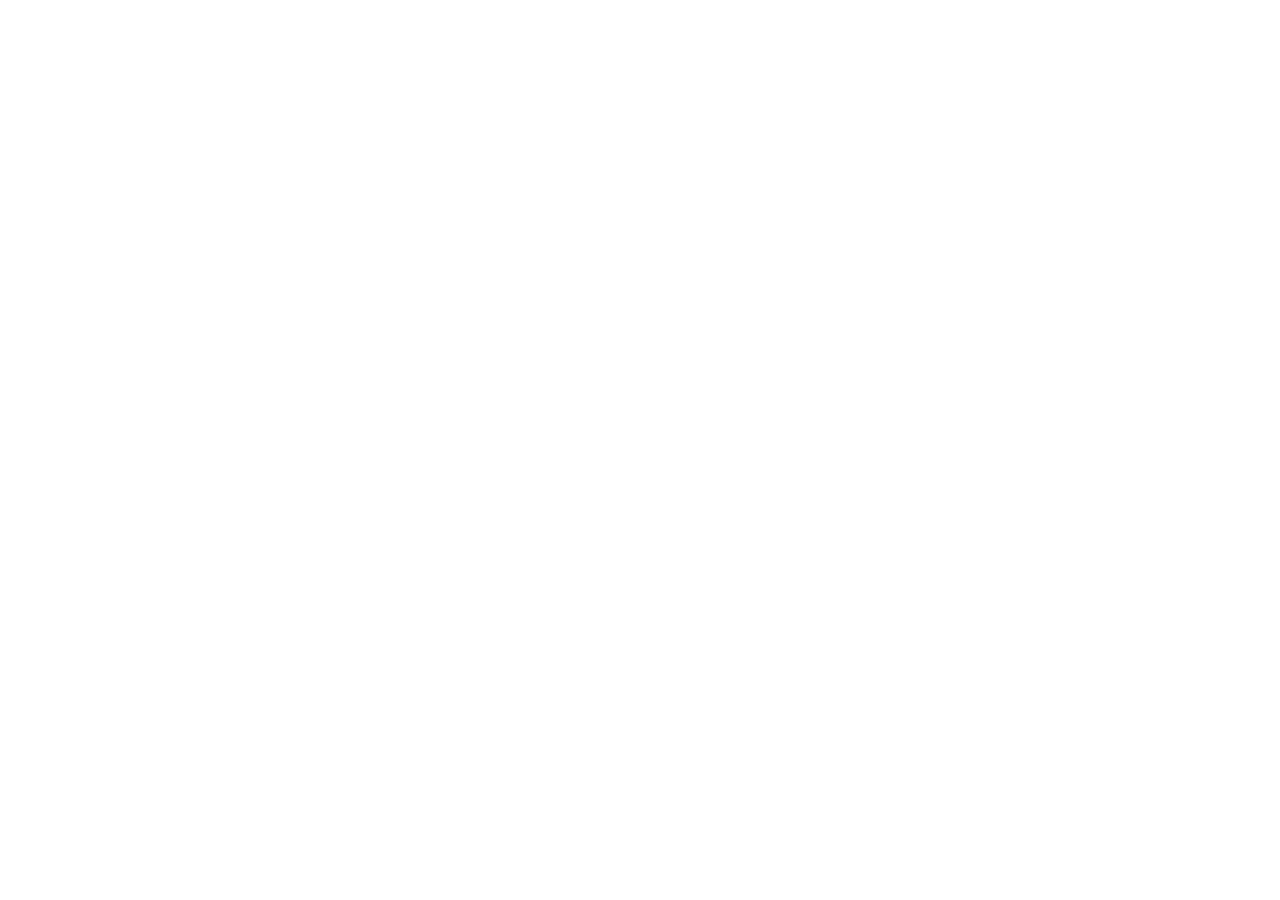
==== hvad-er.html @ d272c6b8 "add hvad-er page" ====
<!doctype html>
<html lang="en">
  <head>
    <meta charset="UTF-8" />
    <meta name="viewport" content="width=device-width, initial-scale=1.0" />
    <title>Hvad er GutHealth?</title>
  </head>
  <body></body>
</html>
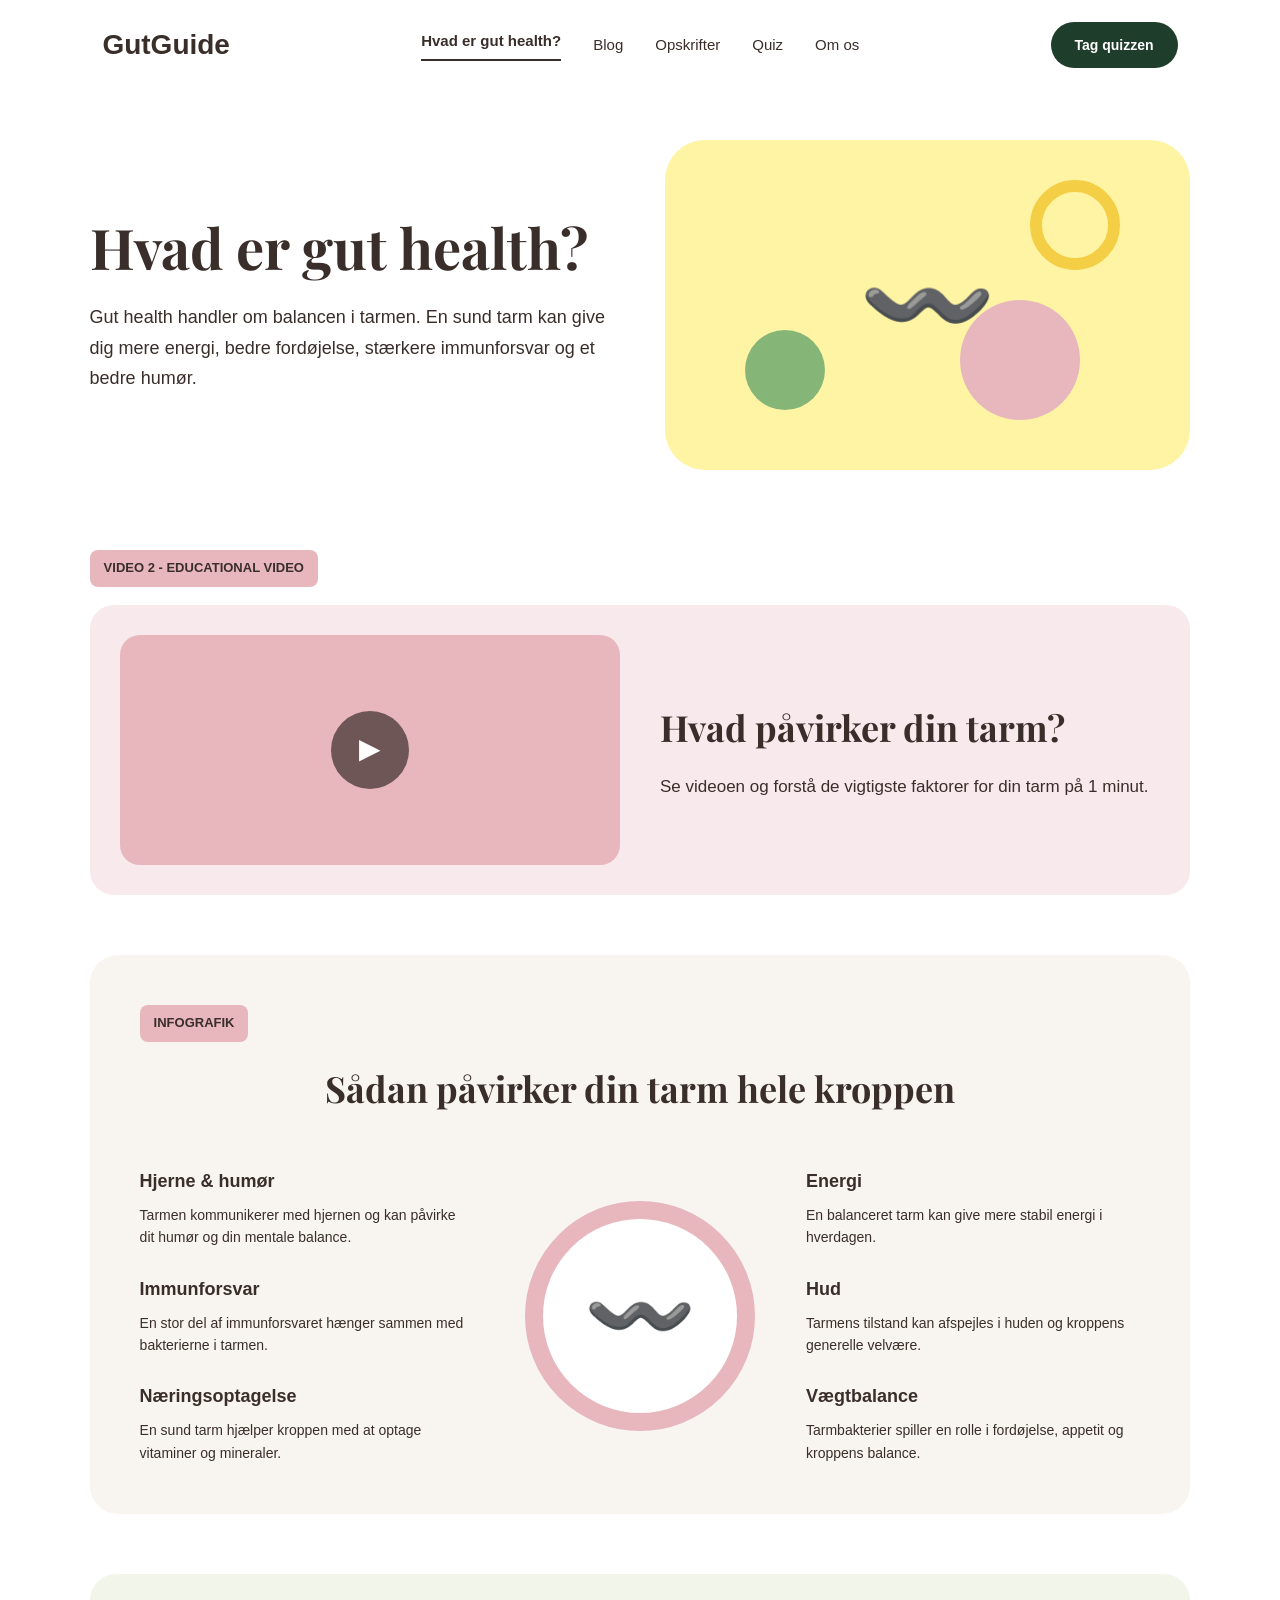
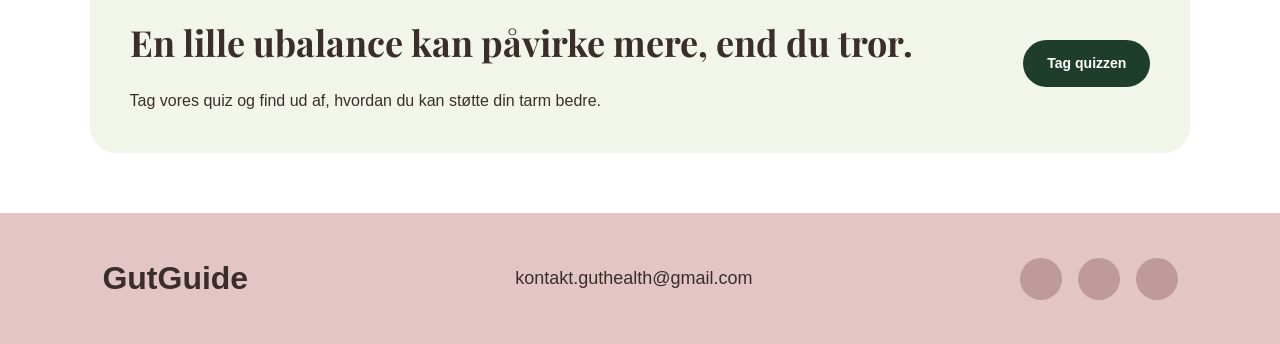
==== commit a9467dec: "opdateret opskriftssider og billeder" ====
--- a/hvad-er.html
+++ b/hvad-er.html
@@ -1,9 +1,194 @@
 <!doctype html>
-<html lang="en">
+<html lang="da">
   <head>
     <meta charset="UTF-8" />
     <meta name="viewport" content="width=device-width, initial-scale=1.0" />
-    <title>Hvad er GutHealth?</title>
+
+    <!-- Switzer til brødtekst -->
+    <link
+      href="https://api.fontshare.com/v2/css?f[]=switzer@300,400,500,600,700&display=swap"
+      rel="stylesheet"
+    />
+
+    <!-- Playfair Display til overskrifter -->
+    <link rel="preconnect" href="https://fonts.googleapis.com" />
+    <link rel="preconnect" href="https://fonts.gstatic.com" crossorigin />
+    <link
+      href="https://fonts.googleapis.com/css2?family=Playfair+Display:wght@400;600;700&display=swap"
+      rel="stylesheet"
+    />
+
+    <link rel="stylesheet" href="css/style.css" />
+
+    <title>GutGuide</title>
   </head>
-  <body></body>
+  <body>
+    <!-- Header / navigation -->
+    <header class="site-header">
+      <a href="index.html" class="logo">GutGuide</a>
+
+      <!-- Burgerknap til mobil -->
+      <button class="burger" id="burger-btn">
+        <span></span>
+        <span></span>
+        <span></span>
+      </button>
+
+      <nav class="nav-menu" id="nav-menu">
+        <a href="hvad-er.html" class="active">Hvad er gut health?</a>
+        <a href="blog.html">Blog</a>
+        <a href="opskrifter.html">Opskrifter</a>
+        <a href="quiz.html">Quiz</a>
+        <a href="om-os.html">Om os</a>
+      </nav>
+
+      <a href="quiz.html" class="header-btn">Tag quizzen</a>
+    </header>
+
+    <main>
+      <!-- Hero-section er det første store område på siden -->
+      <section class="hero-section">
+        <!-- Tekstområdet i venstre side -->
+        <div class="hero-text">
+          <h1>Hvad er gut health?</h1>
+          <p>
+            Gut health handler om balancen i tarmen. En sund tarm kan give dig
+            mere energi, bedre fordøjelse, stærkere immunforsvar og et bedre
+            humør.
+          </p>
+        </div>
+
+        <!-- Illustration i højre side -->
+        <div class="hero-illustration">
+          <div class="gut-icon">〰️</div>
+
+          <!-- Dekorative cirkler inspireret af styleguidens farver -->
+          <div class="circle circle-yellow"></div>
+          <div class="circle circle-green"></div>
+          <div class="circle circle-pink"></div>
+        </div>
+      </section>
+
+      <!-- Sektion med video -->
+      <section class="video-section">
+        <p class="section-label">VIDEO 2 - EDUCATIONAL VIDEO</p>
+
+        <div class="video-card">
+          <!-- Placeholder til video eller billede -->
+          <div class="video-image">
+            <div class="play-button">▶</div>
+          </div>
+
+          <!-- Tekst ved siden af videoen -->
+          <div class="video-text">
+            <h2>Hvad påvirker din tarm?</h2>
+            <p>
+              Se videoen og forstå de vigtigste faktorer for din tarm på 1
+              minut.
+            </p>
+          </div>
+        </div>
+      </section>
+
+      <!-- Infografik-sektion -->
+      <section class="info-section">
+        <p class="section-label">INFOGRAFIK</p>
+
+        <h2>Sådan påvirker din tarm hele kroppen</h2>
+
+        <!-- Grid laver tre kolonner: venstre tekst, midter-ikon, højre tekst -->
+        <div class="info-grid">
+          <!-- Venstre side af infografikken -->
+          <div class="info-column">
+            <div class="info-box">
+              <h3>Hjerne & humør</h3>
+              <p>
+                Tarmen kommunikerer med hjernen og kan påvirke dit humør og din
+                mentale balance.
+              </p>
+            </div>
+
+            <div class="info-box">
+              <h3>Immunforsvar</h3>
+              <p>
+                En stor del af immunforsvaret hænger sammen med bakterierne i
+                tarmen.
+              </p>
+            </div>
+
+            <div class="info-box">
+              <h3>Næringsoptagelse</h3>
+              <p>
+                En sund tarm hjælper kroppen med at optage vitaminer og
+                mineraler.
+              </p>
+            </div>
+          </div>
+
+          <!-- Midten af infografikken -->
+          <div class="gut-center">
+            <div class="gut-circle">
+              <span>〰️</span>
+            </div>
+          </div>
+
+          <!-- Højre side af infografikken -->
+          <div class="info-column">
+            <div class="info-box">
+              <h3>Energi</h3>
+              <p>En balanceret tarm kan give mere stabil energi i hverdagen.</p>
+            </div>
+
+            <div class="info-box">
+              <h3>Hud</h3>
+              <p>
+                Tarmens tilstand kan afspejles i huden og kroppens generelle
+                velvære.
+              </p>
+            </div>
+
+            <div class="info-box">
+              <h3>Vægtbalance</h3>
+              <p>
+                Tarmbakterier spiller en rolle i fordøjelse, appetit og kroppens
+                balance.
+              </p>
+            </div>
+          </div>
+        </div>
+      </section>
+
+      <!-- Call to action: område der skal få brugeren til at tage quizzen -->
+      <section class="cta-section">
+        <div>
+          <h2>En lille ubalance kan påvirke mere, end du tror.</h2>
+          <p>
+            Tag vores quiz og find ud af, hvordan du kan støtte din tarm bedre.
+          </p>
+        </div>
+
+        <a href="#" class="cta-btn">Tag quizzen</a>
+      </section>
+    </main>
+
+    <!-- Footer er bunden af siden -->
+    <footer>
+      <h2>GutGuide</h2>
+      <p>kontakt.guthealth@gmail.com</p>
+
+      <div class="footer-dots">
+        <span></span>
+        <span></span>
+        <span></span>
+      </div>
+    </footer>
+    <script>
+      const burgerBtn = document.getElementById("burger-btn");
+      const navMenu = document.getElementById("nav-menu");
+
+      burgerBtn.addEventListener("click", function () {
+        navMenu.classList.toggle("open");
+      });
+    </script>
+  </body>
 </html>
--- a/css/style.css
+++ b/css/style.css
@@ -0,0 +1,1653 @@
+/* ---------- RESET ---------- */
+/* Fjerner browserens standard margin og padding */
+* {
+  box-sizing: border-box;
+  margin: 0;
+  padding: 0;
+}
+
+/* ---------- GENEREL STYLING ---------- */
+
+html,
+body {
+  min-height: 100%;
+}
+
+body {
+  font-family: "Switzer", sans-serif;
+  background-color: #ffffff;
+  color: #3a2e2a;
+  line-height: 1.6;
+}
+
+main {
+  width: 86%;
+  margin: 0 auto;
+}
+
+/* ---------- HEADER / NAVIGATION ---------- */
+
+.site-header {
+  width: 100%;
+  height: 90px;
+  background-color: #ffffff;
+
+  display: flex;
+  align-items: center;
+  justify-content: space-between;
+
+  padding: 0 8%;
+}
+
+.logo {
+  font-size: 28px;
+  font-weight: 800;
+  color: #3a2e2a;
+  text-decoration: none;
+}
+
+.nav-menu {
+  display: flex;
+  align-items: center;
+  gap: 32px;
+}
+
+.nav-menu a {
+  text-decoration: none;
+  color: #3a2e2a;
+  font-size: 15px;
+  font-weight: 500;
+}
+
+.nav-menu a:hover {
+  opacity: 0.6;
+}
+
+.header-btn {
+  background-color: #1f3d2b;
+  color: #ffffff;
+  text-decoration: none;
+
+  padding: 12px 24px;
+  border-radius: 999px;
+
+  font-size: 14px;
+  font-weight: 700;
+}
+
+.header-btn:hover {
+  opacity: 0.8;
+}
+
+/* ================================================== */
+/* ---------- FORSIDE / INDEX.HTML ---------- */
+/* ================================================== */
+
+/* Hero/første store område på forsiden */
+.home-hero {
+  position: relative;
+  min-height: 430px;
+  border-radius: 24px;
+  margin-top: 30px;
+  padding: 60px;
+
+  display: flex;
+  align-items: center;
+
+  background:
+    linear-gradient(rgba(31, 61, 43, 0.72), rgba(31, 61, 43, 0.72)),
+    linear-gradient(135deg, #86b578, #3a2e2a);
+
+  overflow: hidden;
+}
+
+.home-hero-content {
+  max-width: 560px;
+  color: #ffffff;
+  z-index: 2;
+}
+
+.hero-label {
+  display: inline-block;
+  background-color: rgba(255, 255, 255, 0.18);
+  color: #ffffff;
+
+  padding: 8px 14px;
+  border-radius: 8px;
+
+  font-size: 13px;
+  font-weight: 700;
+
+  margin-bottom: 20px;
+}
+
+.home-hero h1 {
+  font-family: "Playfair Display", serif;
+  font-size: 58px;
+  line-height: 1.1;
+  margin-bottom: 20px;
+}
+
+.home-hero p {
+  font-size: 18px;
+  margin-bottom: 28px;
+}
+
+.hero-btn {
+  display: inline-block;
+
+  color: #ffffff;
+  text-decoration: none;
+  border: 1px solid #ffffff;
+
+  padding: 12px 24px;
+  border-radius: 999px;
+
+  font-size: 14px;
+  font-weight: 700;
+}
+
+.hero-btn:hover {
+  opacity: 0.8;
+}
+
+/* Play-knap i hero */
+.hero-play {
+  position: absolute;
+  right: 28%;
+  top: 50%;
+  transform: translateY(-50%);
+
+  width: 96px;
+  height: 96px;
+
+  background-color: rgba(255, 255, 255, 0.28);
+  border-radius: 50%;
+
+  display: flex;
+  align-items: center;
+  justify-content: center;
+}
+
+.hero-play span {
+  color: #ffffff;
+  font-size: 38px;
+  margin-left: 6px;
+}
+
+/* Små kort under hero */
+.quick-links {
+  margin: 28px 0 50px;
+
+  display: grid;
+  grid-template-columns: repeat(4, 1fr);
+  gap: 20px;
+}
+
+.quick-card {
+  background-color: #f8f4ef;
+  border-radius: 22px;
+  padding: 28px 20px;
+  text-align: center;
+}
+
+.quick-icon {
+  width: 64px;
+  height: 64px;
+
+  background-color: #e8b7be;
+  color: #ffffff;
+
+  border-radius: 50%;
+  margin: 0 auto 16px;
+
+  display: flex;
+  align-items: center;
+  justify-content: center;
+
+  font-size: 30px;
+  font-weight: 700;
+}
+
+.quick-card:nth-child(1) .quick-icon {
+  background-color: #86b578;
+}
+
+.quick-card:nth-child(2) .quick-icon {
+  background-color: #e8b7be;
+}
+
+.quick-card:nth-child(3) .quick-icon {
+  background-color: #86b578;
+}
+
+.quick-card:nth-child(4) .quick-icon {
+  background-color: #fff4a3;
+  color: #3a2e2a;
+}
+
+.quick-card h3 {
+  font-size: 15px;
+  text-transform: uppercase;
+  margin-bottom: 6px;
+}
+
+.quick-card p {
+  font-size: 14px;
+}
+
+/* Teaser-section på forsiden */
+.home-about {
+  display: grid;
+  grid-template-columns: 1fr 1fr;
+  gap: 50px;
+  align-items: center;
+
+  margin-bottom: 60px;
+}
+
+.home-about h2 {
+  font-family: "Playfair Display", serif;
+  font-size: 42px;
+  margin-bottom: 18px;
+}
+
+.home-about p {
+  font-size: 17px;
+  max-width: 520px;
+  margin-bottom: 24px;
+}
+
+.read-more-btn {
+  display: inline-block;
+
+  background-color: #1f3d2b;
+  color: #ffffff;
+  text-decoration: none;
+
+  padding: 12px 24px;
+  border-radius: 999px;
+
+  font-size: 14px;
+  font-weight: 700;
+}
+
+.read-more-btn:hover {
+  opacity: 0.8;
+}
+
+.home-about-image {
+  min-height: 260px;
+  background-color: #f2f5e9;
+  border-radius: 26px;
+
+  display: flex;
+  align-items: center;
+  justify-content: center;
+}
+
+.food-bowl {
+  font-size: 76px;
+}
+
+/* Vidste du-section */
+.fact-strip {
+  background-color: #f2f5e9;
+  border-radius: 26px;
+
+  padding: 34px 40px;
+  margin-bottom: 60px;
+
+  display: grid;
+  grid-template-columns: auto 1fr auto;
+  gap: 28px;
+  align-items: center;
+}
+
+.fact-icon {
+  width: 74px;
+  height: 74px;
+
+  background-color: #ffffff;
+  color: #86b578;
+
+  border-radius: 50%;
+
+  display: flex;
+  align-items: center;
+  justify-content: center;
+
+  font-size: 42px;
+}
+
+.fact-label {
+  font-size: 13px;
+  font-weight: 800;
+  margin-bottom: 6px;
+}
+
+.fact-strip h3 {
+  font-size: 22px;
+}
+
+.fact-strip a {
+  color: #3a2e2a;
+  text-decoration: none;
+  font-weight: 700;
+}
+
+/* ================================================== */
+/* ---------- HVAD ER GUT HEALTH-SIDE ---------- */
+/* ================================================== */
+
+.hero-section {
+  min-height: 430px;
+
+  display: grid;
+  grid-template-columns: 1fr 1fr;
+  align-items: center;
+  gap: 50px;
+
+  padding: 50px 0;
+}
+
+.hero-text h1 {
+  font-family: "Playfair Display", serif;
+  font-size: 56px;
+  line-height: 1.1;
+  margin-bottom: 24px;
+  color: #3a2e2a;
+}
+
+.hero-text p {
+  max-width: 520px;
+  font-size: 18px;
+  line-height: 1.7;
+}
+
+.hero-illustration {
+  position: relative;
+
+  height: 330px;
+  background-color: #fff4a3;
+  border-radius: 40px;
+
+  display: flex;
+  align-items: center;
+  justify-content: center;
+
+  overflow: hidden;
+}
+
+.gut-icon {
+  font-size: 110px;
+  z-index: 2;
+}
+
+.circle {
+  position: absolute;
+  border-radius: 50%;
+}
+
+.circle-yellow {
+  width: 90px;
+  height: 90px;
+  background-color: #fff4a3;
+  border: 12px solid #f4cf45;
+
+  top: 40px;
+  right: 70px;
+}
+
+.circle-green {
+  width: 80px;
+  height: 80px;
+  background-color: #86b578;
+
+  left: 80px;
+  bottom: 60px;
+}
+
+.circle-pink {
+  width: 120px;
+  height: 120px;
+  background-color: #e8b7be;
+
+  right: 110px;
+  bottom: 50px;
+}
+
+/* Labels, fx VIDEO og INFOGRAFIK */
+.section-label {
+  display: inline-block;
+
+  background-color: #e8b7be;
+  color: #3a2e2a;
+
+  padding: 8px 14px;
+  border-radius: 8px;
+
+  font-size: 13px;
+  font-weight: 700;
+
+  margin-bottom: 18px;
+}
+
+/* Video-section */
+.video-section {
+  margin-top: 30px;
+}
+
+.video-card {
+  background-color: #f7e9ec;
+  border-radius: 24px;
+
+  padding: 30px;
+
+  display: grid;
+  grid-template-columns: 1fr 1fr;
+  gap: 40px;
+  align-items: center;
+}
+
+.video-image {
+  min-height: 230px;
+
+  background-color: #e8b7be;
+  border-radius: 20px;
+
+  display: flex;
+  align-items: center;
+  justify-content: center;
+}
+
+.play-button {
+  width: 78px;
+  height: 78px;
+
+  background-color: rgba(58, 46, 42, 0.7);
+  color: #ffffff;
+
+  border-radius: 50%;
+
+  display: flex;
+  align-items: center;
+  justify-content: center;
+
+  font-size: 28px;
+}
+
+.video-text h2,
+.info-section h2,
+.cta-section h2 {
+  font-family: "Playfair Display", serif;
+  font-size: 36px;
+  margin-bottom: 16px;
+}
+
+.video-text p {
+  font-size: 17px;
+}
+
+/* Infografik-section */
+.info-section {
+  margin-top: 60px;
+
+  background-color: #f8f4ef;
+  padding: 50px;
+
+  border-radius: 28px;
+}
+
+.info-section h2 {
+  text-align: center;
+  margin-bottom: 50px;
+}
+
+.info-grid {
+  display: grid;
+  grid-template-columns: 1fr 260px 1fr;
+  gap: 36px;
+  align-items: center;
+}
+
+.info-column {
+  display: flex;
+  flex-direction: column;
+  gap: 26px;
+}
+
+.info-box h3 {
+  font-size: 18px;
+  margin-bottom: 8px;
+  color: #3a2e2a;
+}
+
+.info-box p {
+  font-size: 14px;
+}
+
+.gut-center {
+  display: flex;
+  justify-content: center;
+  align-items: center;
+}
+
+.gut-circle {
+  width: 230px;
+  height: 230px;
+
+  background-color: #ffffff;
+  border: 18px solid #e8b7be;
+  border-radius: 50%;
+
+  display: flex;
+  justify-content: center;
+  align-items: center;
+}
+
+.gut-circle span {
+  font-size: 90px;
+}
+
+/* Quiz-section nederst */
+.cta-section {
+  margin: 60px 0;
+
+  background-color: #f2f5e9;
+  border-radius: 26px;
+
+  padding: 40px;
+
+  display: flex;
+  align-items: center;
+  justify-content: space-between;
+  gap: 30px;
+}
+
+.cta-section p {
+  font-size: 16px;
+}
+
+.cta-btn {
+  background-color: #1f3d2b;
+  color: #ffffff;
+  text-decoration: none;
+
+  padding: 12px 24px;
+  border-radius: 999px;
+
+  font-size: 14px;
+  font-weight: 700;
+}
+
+.cta-btn:hover {
+  opacity: 0.8;
+}
+
+/* ================================================== */
+/* ---------- OPSKRIFTER-SIDE ---------- */
+/* ================================================== */
+
+/* Intro øverst på opskriftssiden */
+.recipes-intro {
+  padding: 70px 0 40px;
+}
+
+.recipes-intro h1 {
+  font-family: "Playfair Display", serif;
+  font-size: 56px;
+  line-height: 1.1;
+  margin-bottom: 18px;
+  color: #3a2e2a;
+}
+
+.recipes-intro p {
+  max-width: 680px;
+  font-size: 18px;
+  line-height: 1.7;
+}
+
+/* Grid med opskriftskort */
+.recipes-grid {
+  display: grid;
+  grid-template-columns: 1fr 1fr;
+  gap: 48px 42px;
+  margin-bottom: 80px;
+}
+
+/* Hvert opskriftskort */
+.recipe-card {
+  background-color: #f8f4ef;
+  border-radius: 28px;
+  overflow: hidden;
+  position: relative;
+}
+
+/* Billedområdet på hvert kort */
+.recipe-image {
+  min-height: 330px;
+  display: flex;
+  align-items: center;
+  justify-content: center;
+  font-size: 90px;
+}
+
+/* Forskellige farver til kortene */
+.recipe-image-green {
+  background-color: #dcebd5;
+}
+
+.recipe-image-pink {
+  background-color: #f7e1e5;
+}
+
+.recipe-image-yellow {
+  background-color: #fff4a3;
+}
+
+/* Tekstboks ovenpå/under billedet */
+.recipe-card-text {
+  padding: 28px;
+  text-align: center;
+}
+
+.recipe-card-text h2 {
+  font-family: "Playfair Display", serif;
+  font-size: 30px;
+  margin-bottom: 12px;
+  color: #3a2e2a;
+}
+
+.recipe-card-text p {
+  font-size: 16px;
+  margin-bottom: 18px;
+}
+
+.recipe-card-text a {
+  color: #3a2e2a;
+  text-decoration: none;
+  font-weight: 700;
+}
+
+.recipe-card-text a:hover {
+  opacity: 0.6;
+}
+
+/* Tid på opskrift-undersiden */
+.single-recipe-text .recipe-time {
+  margin-top: 22px;
+  margin-bottom: 34px;
+  font-size: 16px;
+  font-weight: 600;
+  color: #3a2e2a;
+
+  line-height: 1.4;
+}
+
+.source-section {
+  margin: 40px 0 70px;
+  padding: 22px 28px;
+  background-color: #f8f4ef;
+  border-radius: 20px;
+}
+
+.source-section p {
+  font-size: 14px;
+  color: #6b5b55;
+  font-style: italic;
+}
+
+.recipe-source {
+  margin-top: 24px;
+  font-size: 14px;
+  color: #6b5b55;
+  font-style: italic;
+}
+
+/* Billede på den enkelte opskriftsside */
+.single-recipe-image img {
+  width: 100%;
+  height: 100%;
+  object-fit: cover;
+  border-radius: 30px;
+  display: block;
+}
+
+/* Kildehenvisning på opskriftssiden */
+.recipes-source {
+  margin-bottom: 28px;
+}
+
+.recipes-source p {
+  font-size: 14px;
+  font-style: italic;
+  color: #6b5b55;
+}
+
+/* Billeder i opskriftskort */
+.recipe-image img {
+  width: 100%;
+  height: 330px;
+  object-fit: cover;
+  display: block;
+}
+
+/* Gør billeder på opskrift-undersiden samme størrelse */
+.single-recipe-image {
+  width: 100%;
+  height: 360px;
+  border-radius: 30px;
+  overflow: hidden;
+}
+
+.single-recipe-image img {
+  width: 100%;
+  height: 100%;
+  object-fit: cover;
+  object-position: center;
+  display: block;
+}
+
+/* ---------- MOBILVERSION OPSKRIFTER ---------- */
+
+@media (max-width: 768px) {
+  .recipes-intro {
+    padding: 50px 0 30px;
+  }
+
+  .recipes-intro h1 {
+    font-size: 42px;
+  }
+
+  .recipes-intro p {
+    font-size: 16px;
+  }
+
+  .recipes-grid {
+    grid-template-columns: 1fr;
+    gap: 30px;
+  }
+
+  .recipe-image {
+    min-height: 240px;
+    font-size: 70px;
+  }
+
+  .recipe-card-text h2 {
+    font-size: 26px;
+  }
+}
+
+@media (max-width: 768px) {
+  .recipe-image img {
+    height: 240px;
+  }
+}
+
+/* ================================================== */
+/* ---------- BLOG-SIDE ---------- */
+/* ================================================== */
+
+/* Intro øverst på blog-siden */
+.blog-intro {
+  padding: 70px 0 40px;
+}
+
+.blog-intro h1 {
+  font-family: "Playfair Display", serif;
+  font-size: 56px;
+  line-height: 1.1;
+  margin-bottom: 18px;
+  color: #3a2e2a;
+}
+
+.blog-intro p {
+  max-width: 680px;
+  font-size: 18px;
+  line-height: 1.7;
+}
+
+/* Grid med blogkort */
+.blog-grid {
+  display: grid;
+  grid-template-columns: 1fr 1fr;
+  gap: 48px 42px;
+  margin-bottom: 80px;
+}
+
+/* Hvert blogkort */
+.blog-card {
+  background-color: #f8f4ef;
+  border-radius: 28px;
+  overflow: hidden;
+}
+
+/* Billedområde */
+.blog-image {
+  min-height: 330px;
+
+  display: flex;
+  align-items: center;
+  justify-content: center;
+
+  font-size: 90px;
+}
+
+/* Farver fra styleguiden */
+.blog-image-green {
+  background-color: #dcebd5;
+}
+
+.blog-image-pink {
+  background-color: #f7e1e5;
+}
+
+.blog-image-yellow {
+  background-color: #fff4a3;
+}
+
+/* Teksten i blogkortet */
+.blog-card-text {
+  padding: 28px;
+  text-align: center;
+}
+
+.blog-card-text h2 {
+  font-family: "Playfair Display", serif;
+  font-size: 30px;
+  margin-bottom: 12px;
+  color: #3a2e2a;
+}
+
+.blog-card-text p {
+  font-size: 16px;
+  margin-bottom: 18px;
+}
+
+.blog-card-text a {
+  color: #3a2e2a;
+  text-decoration: none;
+  font-weight: 700;
+}
+
+.blog-card-text a:hover {
+  opacity: 0.6;
+}
+
+/* ---------- MOBILVERSION BLOG ---------- */
+
+@media (max-width: 768px) {
+  .blog-intro {
+    padding: 50px 0 30px;
+  }
+
+  .blog-intro h1 {
+    font-size: 42px;
+  }
+
+  .blog-intro p {
+    font-size: 16px;
+  }
+
+  .blog-grid {
+    grid-template-columns: 1fr;
+    gap: 30px;
+  }
+
+  .blog-image {
+    min-height: 240px;
+    font-size: 70px;
+  }
+
+  .blog-card-text h2 {
+    font-size: 26px;
+  }
+}
+
+/* ================================================== */
+/* ---------- OM OS-SIDE ---------- */
+/* ================================================== */
+
+/* Første store sektion på Om os-siden */
+.about-hero {
+  padding: 70px 0 60px;
+
+  display: grid;
+  grid-template-columns: 1fr 1fr;
+  gap: 60px;
+  align-items: center;
+}
+
+/* Tekstområdet */
+.about-hero-text h1 {
+  font-family: "Playfair Display", serif;
+  font-size: 56px;
+  line-height: 1.1;
+  margin-bottom: 24px;
+  color: #3a2e2a;
+}
+
+.about-hero-text p {
+  font-size: 17px;
+  line-height: 1.8;
+  margin-bottom: 22px;
+  max-width: 560px;
+}
+
+/* Billed-placeholder */
+.about-hero-image {
+  min-height: 380px;
+
+  background-color: #f7e1e5;
+  border-radius: 28px;
+
+  display: flex;
+  align-items: center;
+  justify-content: center;
+
+  font-size: 90px;
+}
+
+/* Sektion med fire kort */
+.about-values {
+  background-color: #f8f4ef;
+  border-radius: 28px;
+
+  padding: 42px;
+
+  display: grid;
+  grid-template-columns: repeat(4, 1fr);
+  gap: 28px;
+
+  margin-bottom: 60px;
+}
+
+.about-value-card {
+  text-align: center;
+}
+
+.about-circle {
+  width: 72px;
+  height: 72px;
+
+  background-color: #e8b7be;
+  border-radius: 50%;
+
+  margin: 0 auto 18px;
+}
+
+.about-value-card h3 {
+  font-size: 18px;
+  margin-bottom: 10px;
+  color: #3a2e2a;
+}
+
+.about-value-card p {
+  font-size: 14px;
+  line-height: 1.5;
+}
+
+/* Kontakt-sektion */
+.about-contact {
+  margin-bottom: 70px;
+
+  display: flex;
+  align-items: flex-end;
+  justify-content: space-between;
+  gap: 40px;
+}
+
+.about-contact h2 {
+  font-family: "Playfair Display", serif;
+  font-size: 34px;
+  margin-bottom: 18px;
+}
+
+.about-contact p {
+  max-width: 620px;
+  font-size: 16px;
+  line-height: 1.7;
+}
+
+.contact-info {
+  margin-top: 20px;
+  font-weight: 600;
+}
+
+/* Små cirkler ved kontaktområdet */
+.contact-dots {
+  display: flex;
+  gap: 16px;
+}
+
+.contact-dots span {
+  width: 42px;
+  height: 42px;
+
+  background-color: #bf9a9a;
+  border-radius: 50%;
+}
+
+/* ---------- MOBILVERSION OM OS ---------- */
+
+@media (max-width: 768px) {
+  .about-hero {
+    grid-template-columns: 1fr;
+    padding: 50px 0 40px;
+  }
+
+  .about-hero-text h1 {
+    font-size: 42px;
+  }
+
+  .about-hero-image {
+    min-height: 260px;
+    font-size: 70px;
+  }
+
+  .about-values {
+    grid-template-columns: 1fr 1fr;
+    padding: 28px;
+  }
+
+  .about-contact {
+    flex-direction: column;
+    align-items: flex-start;
+  }
+
+  .contact-dots span {
+    width: 34px;
+    height: 34px;
+  }
+}
+
+@media (max-width: 480px) {
+  .about-values {
+    grid-template-columns: 1fr;
+  }
+}
+
+/* ================================================== */
+/* ---------- QUIZ-SIDE ---------- */
+/* ================================================== */
+
+/* Hele quizområdet */
+.quiz-section {
+  min-height: 620px;
+
+  display: flex;
+  flex-direction: column;
+  align-items: center;
+  justify-content: center;
+
+  padding: 70px 0;
+}
+
+/* Stor overskrift */
+.quiz-section h1 {
+  font-family: "Playfair Display", serif;
+  font-size: 52px;
+  margin-bottom: 36px;
+  color: #3a2e2a;
+  text-align: center;
+}
+
+/* Selve quizboksen */
+.quiz-card {
+  width: 100%;
+  max-width: 720px;
+  min-height: 330px;
+
+  background-color: #f7e1e5;
+  border-radius: 28px;
+
+  padding: 55px 70px;
+
+  display: flex;
+  flex-direction: column;
+  align-items: center;
+  justify-content: center;
+
+  text-align: center;
+}
+
+/* Skjuler de quiz-skærme, der ikke bruges */
+.hidden {
+  display: none;
+}
+
+/* Overskrift i quizkort */
+.quiz-card h2 {
+  font-size: 28px;
+  font-weight: 800;
+  margin-bottom: 18px;
+  color: #3a2e2a;
+}
+
+/* Tekst i quizkort */
+.quiz-card p {
+  font-size: 16px;
+  line-height: 1.7;
+  max-width: 560px;
+}
+
+/* Start/prøv igen-knap */
+.quiz-btn-main {
+  margin-top: 30px;
+
+  background-color: #bf9a9a;
+  color: #3a2e2a;
+
+  border: none;
+  border-radius: 999px;
+
+  padding: 14px 38px;
+
+  font-family: "Switzer", sans-serif;
+  font-size: 15px;
+  font-weight: 800;
+
+  cursor: pointer;
+}
+
+.quiz-btn-main:hover {
+  opacity: 0.75;
+}
+
+/* Spørgsmålstæller */
+.quiz-progress {
+  font-size: 14px;
+  font-weight: 600;
+  margin-bottom: 10px;
+  position: relative;
+}
+
+/* Lille linje ved spørgsmålstælleren */
+.quiz-progress::before,
+.quiz-progress::after {
+  content: "";
+  display: inline-block;
+  width: 70px;
+  height: 2px;
+  background-color: #3a2e2a;
+  margin: 0 16px 4px;
+}
+
+/* Knapperne Myte/Fakta */
+.quiz-answer-buttons {
+  margin-top: 34px;
+
+  display: flex;
+  flex-direction: column;
+  gap: 14px;
+
+  width: 260px;
+}
+
+.quiz-answer-buttons button {
+  background-color: #bf9a9a;
+  color: #3a2e2a;
+
+  border: none;
+  border-radius: 4px;
+
+  padding: 13px;
+
+  font-family: "Switzer", sans-serif;
+  font-size: 15px;
+  font-weight: 700;
+
+  cursor: pointer;
+}
+
+.quiz-answer-buttons button:hover {
+  opacity: 0.75;
+}
+
+/* Feedback efter svar */
+.quiz-feedback {
+  margin-top: 22px;
+  font-weight: 800;
+}
+
+/* ---------- MOBILVERSION QUIZ ---------- */
+
+@media (max-width: 768px) {
+  .quiz-section {
+    padding: 50px 0;
+    min-height: 560px;
+  }
+
+  .quiz-section h1 {
+    font-size: 38px;
+  }
+
+  .quiz-card {
+    padding: 38px 24px;
+    min-height: 320px;
+  }
+
+  .quiz-card h2 {
+    font-size: 24px;
+  }
+
+  .quiz-card p {
+    font-size: 15px;
+  }
+
+  .quiz-progress::before,
+  .quiz-progress::after {
+    width: 35px;
+    margin: 0 10px 4px;
+  }
+
+  .quiz-answer-buttons {
+    width: 100%;
+    max-width: 260px;
+  }
+}
+
+/* Underline på den side man er inde på */
+.nav-menu a.active {
+  border-bottom: 2px solid #3a2e2a;
+  padding-bottom: 6px;
+  font-weight: 700;
+}
+
+/* ================================================== */
+/* ---------- OPSKRIFTER MED FILTER ---------- */
+/* ================================================== */
+
+.recipes-filter {
+  display: flex;
+  gap: 16px;
+  flex-wrap: wrap;
+  margin-bottom: 42px;
+}
+
+.filter-btn {
+  background-color: #f8f4ef;
+  color: #3a2e2a;
+  border: 1px solid #e3c5c5;
+  border-radius: 999px;
+  padding: 12px 24px;
+  font-family: "Switzer", sans-serif;
+  font-size: 15px;
+  font-weight: 700;
+  cursor: pointer;
+}
+
+.filter-btn:hover,
+.active-filter {
+  background-color: #1f3d2b;
+  color: #ffffff;
+  border-color: #1f3d2b;
+}
+
+.recipe-category {
+  display: inline-block;
+  color: #3a2e2a;
+  background-color: #e8b7be;
+  border-radius: 999px;
+  padding: 6px 14px;
+  font-size: 13px;
+  font-weight: 700;
+  margin-bottom: 14px;
+}
+
+.recipe-card.hidden {
+  display: none;
+}
+
+/* ================================================== */
+/* ---------- ENKELT OPSKRIFT-SIDE ---------- */
+/* ================================================== */
+
+.single-recipe-hero {
+  padding: 70px 0 50px;
+
+  display: grid;
+  grid-template-columns: 1fr 1fr;
+  gap: 55px;
+  align-items: center;
+}
+
+.single-recipe-text h1 {
+  font-family: "Playfair Display", serif;
+  font-size: 54px;
+  line-height: 1.1;
+  margin-bottom: 20px;
+}
+
+.single-recipe-text p {
+  max-width: 580px;
+  font-size: 18px;
+  line-height: 1.7;
+}
+
+.back-link {
+  display: inline-block;
+  margin-top: 26px;
+  color: #3a2e2a;
+  text-decoration: none;
+  font-weight: 800;
+}
+
+.back-link:hover {
+  opacity: 0.6;
+}
+
+.single-recipe-image {
+  min-height: 360px;
+  background-color: #f7e1e5;
+  border-radius: 30px;
+
+  display: flex;
+  align-items: center;
+  justify-content: center;
+}
+
+.single-recipe-image span {
+  font-size: 100px;
+}
+
+.single-recipe-content {
+  display: grid;
+  grid-template-columns: 0.8fr 1.2fr;
+  gap: 40px;
+
+  margin-bottom: 80px;
+}
+
+.ingredients-box,
+.steps-box {
+  background-color: #f8f4ef;
+  border-radius: 28px;
+  padding: 36px;
+}
+
+.ingredients-box h2,
+.steps-box h2 {
+  font-family: "Playfair Display", serif;
+  font-size: 32px;
+  margin-bottom: 22px;
+}
+
+.ingredients-box ul,
+.steps-box ol {
+  padding-left: 22px;
+}
+
+.ingredients-box li,
+.steps-box li {
+  margin-bottom: 12px;
+  font-size: 16px;
+  line-height: 1.6;
+}
+
+.nutrition {
+  margin-top: 26px;
+  padding: 18px;
+  background-color: #f2f5e9;
+  border-radius: 18px;
+  font-weight: 600;
+}
+
+/* ---------- MOBIL OPSKRIFTER ---------- */
+
+@media (max-width: 768px) {
+  .recipes-filter {
+    gap: 10px;
+  }
+
+  .filter-btn {
+    padding: 10px 18px;
+    font-size: 14px;
+  }
+
+  .single-recipe-hero {
+    grid-template-columns: 1fr;
+    padding: 50px 0 35px;
+  }
+
+  .single-recipe-text h1 {
+    font-size: 40px;
+  }
+
+  .single-recipe-image {
+    min-height: 250px;
+  }
+
+  .single-recipe-image span {
+    font-size: 72px;
+  }
+
+  .single-recipe-content {
+    grid-template-columns: 1fr;
+    gap: 24px;
+  }
+
+  .ingredients-box,
+  .steps-box {
+    padding: 28px;
+  }
+}
+
+/* ---------- FOOTER ---------- */
+
+footer {
+  width: 100%;
+  background-color: #e3c5c5;
+
+  padding: 40px 8%;
+
+  display: flex;
+  align-items: center;
+  justify-content: space-between;
+
+  position: relative;
+}
+
+footer h2 {
+  font-size: 32px;
+  font-weight: 800;
+  color: #3a2e2a;
+}
+
+footer p {
+  font-size: 18px;
+  color: #3a2e2a;
+}
+
+.footer-dots {
+  display: flex;
+  gap: 16px;
+}
+
+.footer-dots span {
+  width: 42px;
+  height: 42px;
+
+  background-color: #bf9a9a;
+  border-radius: 50%;
+}
+
+/* ---------- MOBILVERSION ---------- */
+
+@media (max-width: 768px) {
+  .site-header {
+    height: auto;
+    padding: 24px 8%;
+
+    flex-direction: column;
+    gap: 18px;
+  }
+
+  .nav-menu {
+    flex-wrap: wrap;
+    justify-content: center;
+    gap: 16px;
+  }
+
+  main {
+    width: 90%;
+  }
+
+  .home-hero {
+    padding: 36px;
+    min-height: 460px;
+  }
+
+  .home-hero h1 {
+    font-size: 40px;
+  }
+
+  .hero-play {
+    right: 36px;
+    bottom: 36px;
+    top: auto;
+    transform: none;
+
+    width: 74px;
+    height: 74px;
+  }
+
+  .quick-links {
+    grid-template-columns: 1fr 1fr;
+  }
+
+  .home-about {
+    grid-template-columns: 1fr;
+  }
+
+  .fact-strip {
+    grid-template-columns: 1fr;
+    text-align: center;
+  }
+
+  .fact-icon {
+    margin: 0 auto;
+  }
+
+  .hero-section {
+    grid-template-columns: 1fr;
+    padding: 40px 0;
+  }
+
+  .hero-text h1 {
+    font-size: 40px;
+  }
+
+  .hero-illustration {
+    height: 260px;
+  }
+
+  .video-card {
+    grid-template-columns: 1fr;
+  }
+
+  .info-section {
+    padding: 28px;
+  }
+
+  .info-grid {
+    grid-template-columns: 1fr;
+  }
+
+  .cta-section {
+    flex-direction: column;
+    align-items: flex-start;
+  }
+
+  footer {
+    flex-direction: column;
+    gap: 20px;
+    text-align: center;
+  }
+}
+/* ---------- BURGER MENU ---------- */
+
+/* Burgerknappen er skjult på desktop */
+.burger {
+  display: none;
+  flex-direction: column;
+  gap: 6px;
+
+  background: none;
+  border: none;
+  cursor: pointer;
+}
+
+/* De tre streger i burgeren */
+.burger span {
+  width: 30px;
+  height: 3px;
+
+  background-color: #3a2e2a;
+  border-radius: 999px;
+}
+
+/* ---------- MOBIL BURGER MENU ---------- */
+
+@media (max-width: 768px) {
+  .site-header {
+    position: relative;
+
+    height: auto;
+    min-height: 80px;
+
+    flex-direction: row;
+    align-items: center;
+    justify-content: space-between;
+
+    padding: 22px 8%;
+  }
+
+  /* Viser burgerknappen på mobil */
+  .burger {
+    display: flex;
+  }
+
+  /* Skjuler menuen som standard på mobil */
+  .nav-menu {
+    display: none;
+
+    position: absolute;
+    top: 100%;
+    left: 0;
+
+    width: 100%;
+
+    background-color: #ffffff;
+
+    flex-direction: column;
+    align-items: center;
+    gap: 22px;
+
+    padding: 28px 0;
+
+    box-shadow: 0 12px 30px rgba(0, 0, 0, 0.08);
+
+    z-index: 10;
+  }
+
+  /* Når menuen er åben */
+  .nav-menu.open {
+    display: flex;
+  }
+
+  /* Skjuler den grønne knap på mobil */
+  .header-btn {
+    display: none;
+  }
+
+  .nav-menu a {
+    font-size: 18px;
+  }
+
+  .nav-menu a.active {
+    border-bottom: 2px solid #3a2e2a;
+    padding-bottom: 5px;
+  }
+}
